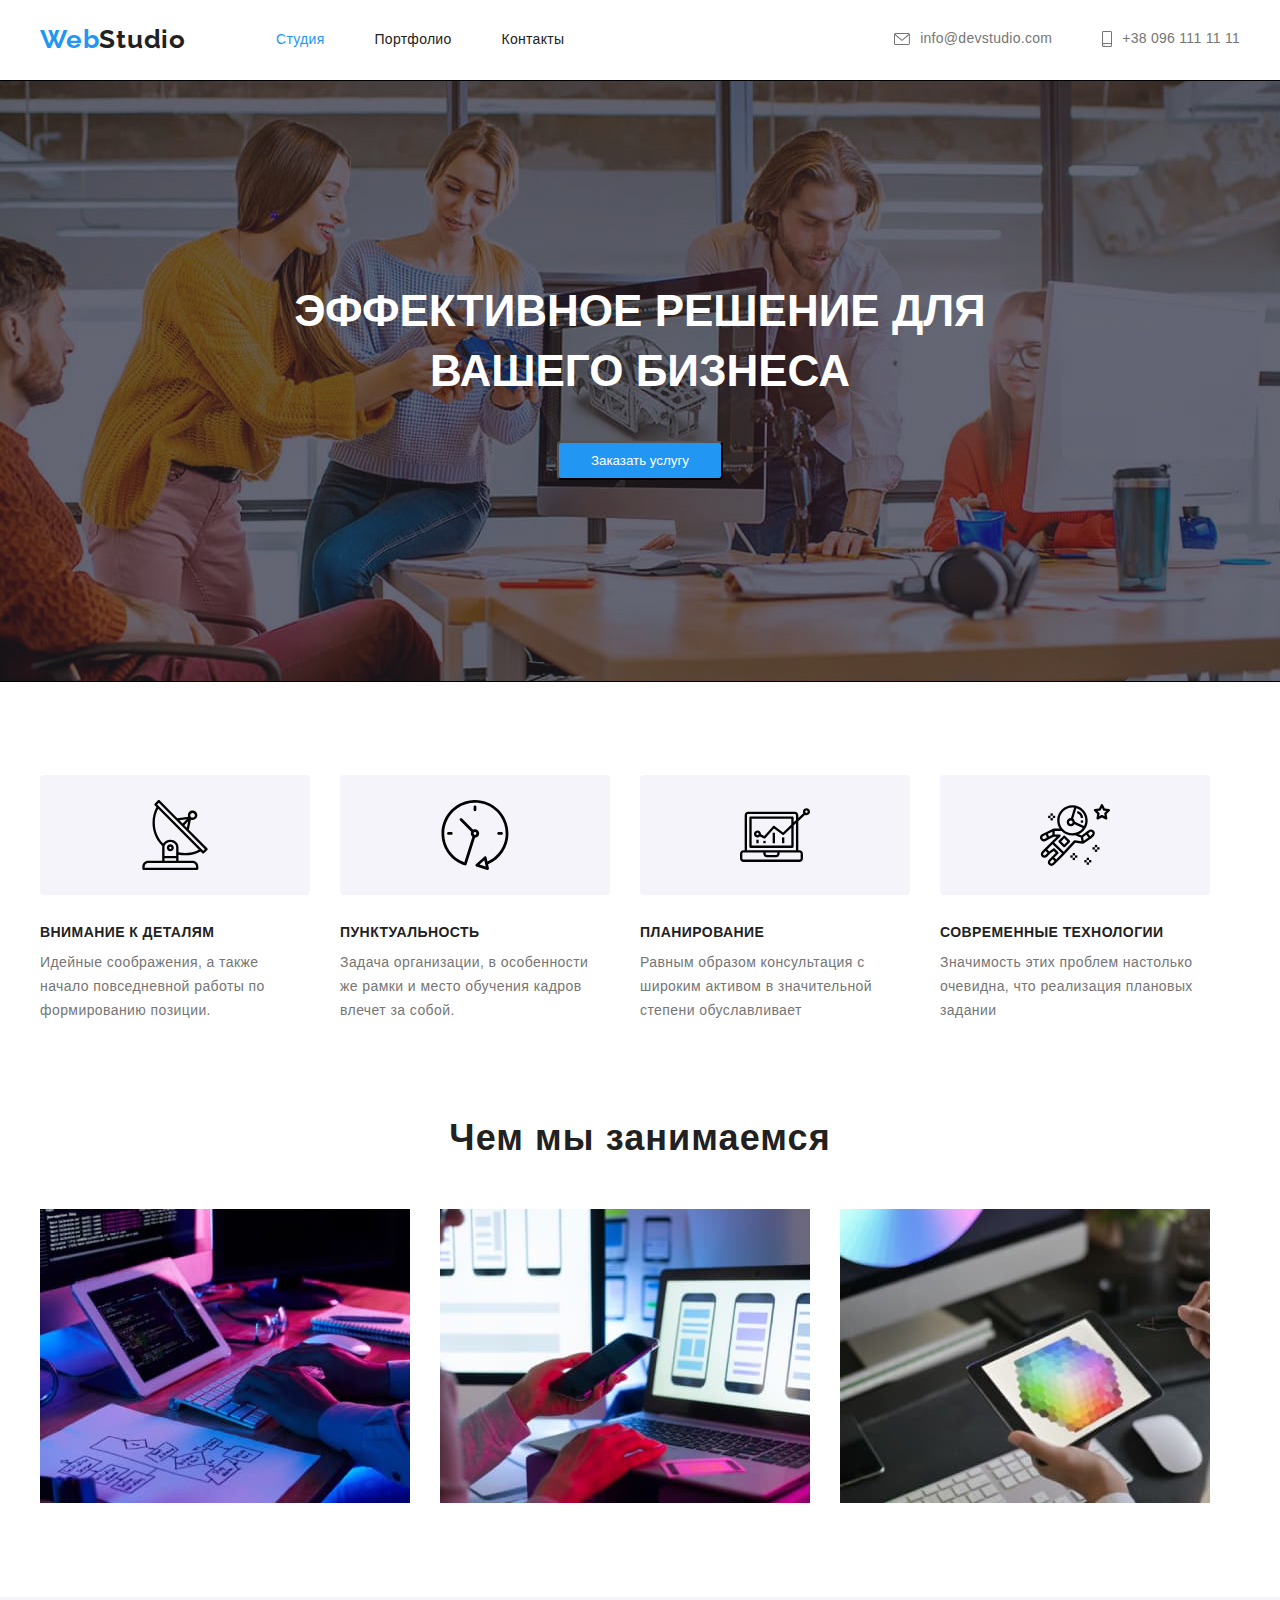
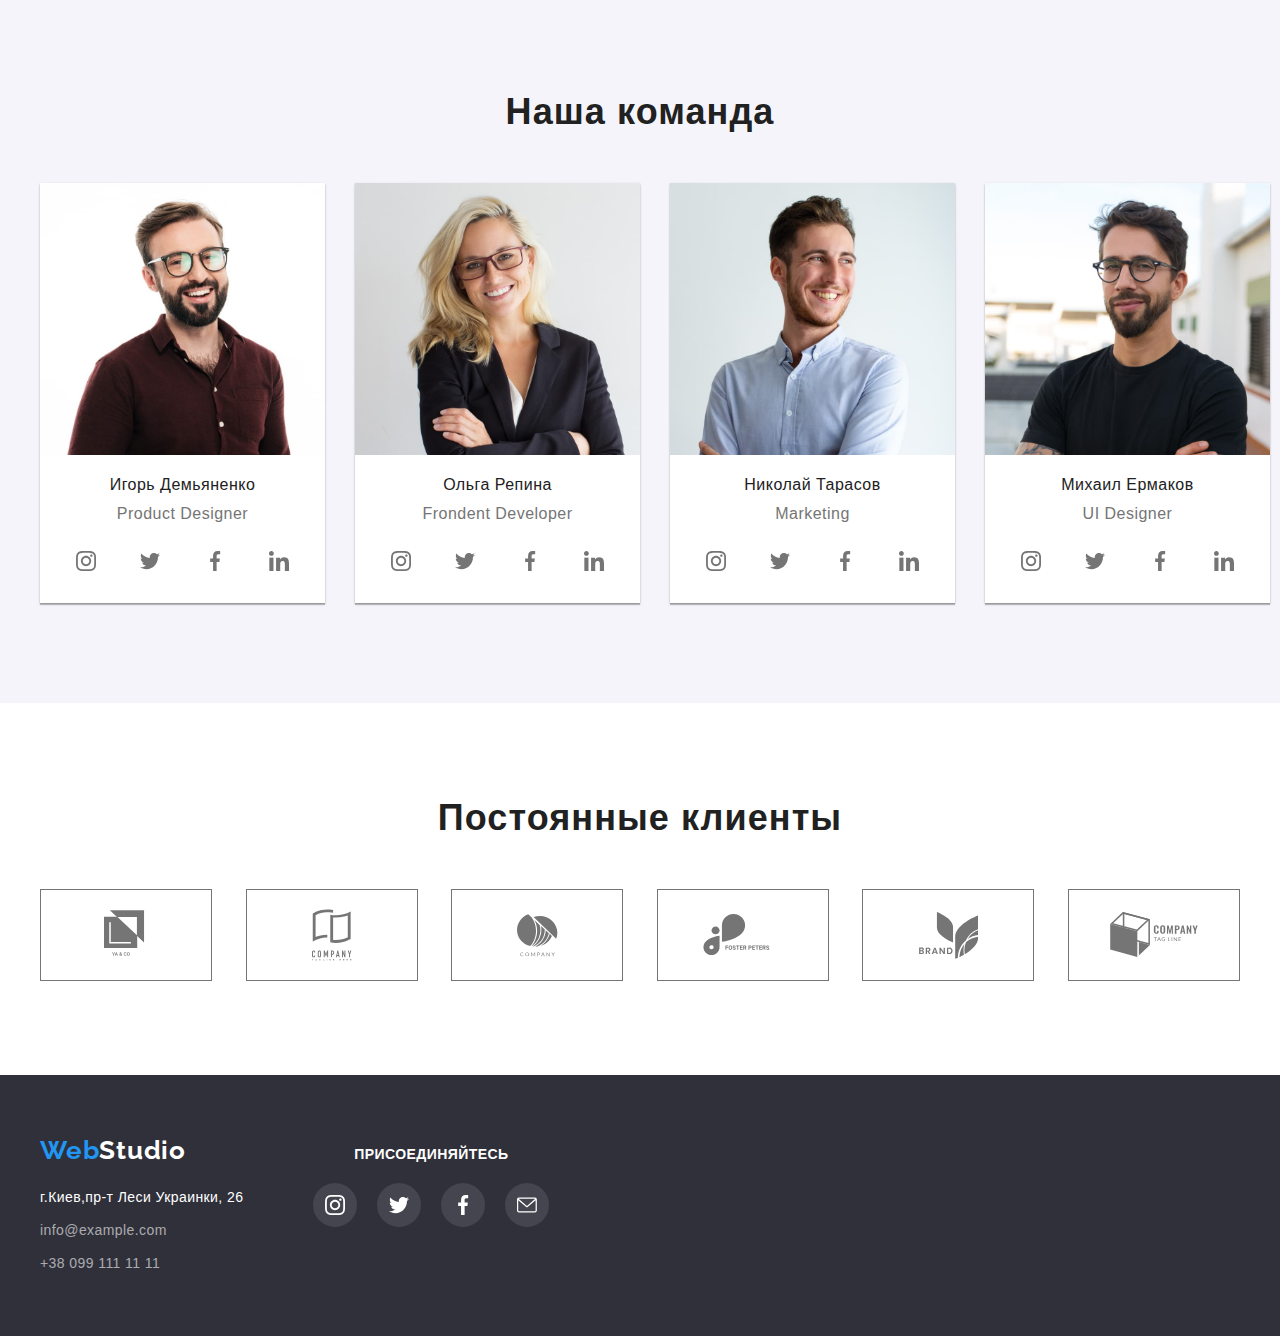
==== index.html @ d7ed59ce "dz5" ====
<!DOCTYPE html>
<html lang="ru">

<head>
    <meta charset="UTF-8">
    <meta name="viewport" content="width=device-width, initial-scale=1.0">
    <title>домашняя работа</title>
    <link rel="preconnect" href="https://fonts.gstatic.com" />
    <link
        href="https://fonts.googleapis.com/css2?family=Raleway:wght@700&family=Roboto+Slab:wght@400;500;700;900&display=swap"
        rel="stylesheet" />
    <link href="https://cdn.jsdelivr.net/npm/modern-normalize@1.0.0/modern-normalize.css" />
    <link rel="stylesheet" href="./css/styles.css" />
</head>

<body class="body">
    <header class="header">
        <div class="conteiner">
            <nav class="navigetion">
                <a class="logo link" href="" lang="en">Web<span class="logo-light-theme">Studio</span></a>
                <ul class="navigetion-list list">
                    <li class="navigetion-item">
                        <a class="navigetion-link link active-element active" href="./index.html">Студия</a>
                    </li>
                    <li class="navigetion-item">
                        <a class="navigetion-link link" href="./portfolio.html">Портфолио</a>
                    </li>
                    <li class="navigetion-item">
                        <a class="navigetion-link link" href="">Контакты</a>
                    </li>
                </ul>
            </nav>
            <ul class="contacts list">
                <li class="contacts-item">
                    <a class=" nav-contacts-link link addressnorm" href="mailto:info@devstudio.com"><svg
                            class="contacts-icon" width="16px" height="12px">
                            <use href="./imgdz/sprite.svg#icon-envelope-hover"></use>
                        </svg>info@devstudio.com </a>
                </li>
                <li class="contacts-item">
                    <a class="nav-contacts-link link" href="tel:+380961111111"><svg class="contacts-icon" width="10px"
                            height="16px">
                            <use href="./imgdz/sprite.svg#icon-smartphone-1"></use>
                        </svg>+38 096 111 11 11</a>
                </li>
            </ul>
        </div>
    </header>
    <main>
        <!-- hero -->
        <section class="hero-section overlay">
            <div class=" hero conteiner">
                <h1 class="hero-text">Эффективное решение для вашего бизнеса</h1>
                <button class="model-btn" type="button"> Заказать услугу</button>
            </div>
        </section>
        <!-- качества -->
        <section class="quality-section">
            <div class="conteiner">
                <ul class="quality-list list">
                    <li class="quality-list-item">
                        <div class="quality-box">
                            <svg class="quality-box-icon">
                                <use href="./imgdz/sprite.svg#icon-antenna-1" width="70px" heght="70px"></use>
                            </svg>
                        </div>
                        <h3 class="quality">Внимание к деталям</h3>
                        <p class="quality-text">Идейные соображения, а также начало повседневной работы по
                            формированию
                            позиции.</p>
                    </li>
                    <li class="quality-list-item">
                        <div class="quality-box">
                            <svg class="quality-box-icon">
                                <use href="./imgdz/sprite.svg#icon-clock-1" width="70px" heght="70px"></use>
                            </svg>
                        </div>
                        <h3 class="quality">Пунктуальность</h3>
                        <p class="quality-text">Задача организации, в особенности же рамки и место обучения кадров
                            влечет за
                            собой.</p>
                    </li>
                    <li class="quality-list-item">
                        <div class="quality-box">
                            <svg class="quality-box-icon">
                                <use href="./imgdz/sprite.svg#icon-diagram-1" width="70px" heght="70px"></use>
                            </svg>
                        </div>
                        <h3 class="quality">Планирование</h3>
                        <p class="quality-text">Равным образом консультация с широким активом в значительной степени
                            обуславливает</p>
                    </li>
                    <li class="quality-list-item">
                        <div class="quality-box">
                            <svg class="quality-box-icon">
                                <use href="./imgdz/sprite.svg#icon-astronaut-1" width="70px" heght="70px"></use>
                            </svg>
                        </div>
                        <h3 class="quality">Современные технологии</h3>
                        <p class="quality-text">Значимость этих проблем настолько очевидна, что реализация
                            плановых
                            задании
                        </p>
                    </li>
                </ul>
            </div>
        </section>
        <!-- занятия -->
        <section class="foto-section">
            <div class="conteiner">
                <h2 class="titl">Чем мы занимаемся</h2>
                <ul class="foto-list list">
                    <li class="foto-list-item">
                        <img src="./imgdz/stydio/img1.jpg" alt="компьютер" width="370" height="294">
                    </li>
                    <li class="foto-list-item">
                        <img src="./imgdz/stydio/img2.jpg" alt="телефон" width="370" height="294">
                    </li>
                    <li class="foto-list-item">
                        <img src="./imgdz/stydio/img3.jpg" alt="планшет" width="370" height="294">
                    </li>
                </ul>
            </div>
        </section>
        <!-- команда -->
        <section class="team-section">
            <div class="conteiner">
                <h2 class="titl">Наша команда</h2>
                <ul class="team-list list">
                    <li class="team-list-item">
                        <img src="./imgdz/stydio/img4.jpg" alt="Игорь" width="285" height="272">
                        <div class="team-section-prof">
                            <h3 class="team-name">Игорь Демьяненко</h3>
                            <p class="team-prof" lang="en">Product Designer</p>
                            <ul class="social-list list">
                                <li class="social-list-item ">
                                    <a href="" class="social-list-link link">
                                        <svg class="social-list-icon" width="20px" height="20px">
                                            <use href="./imgdz/sprite.svg#icon-instagram-2"></use>
                                        </svg>
                                    </a>
                                </li>
                                <li class="social-list-item ">
                                    <a href="" class="social-list-link link">
                                        <svg class="social-list-icon" width="20px" height="20px">
                                            <use href="./imgdz/sprite.svg#icon-twitter-1"></use>
                                        </svg>
                                    </a>
                                </li>
                                <li class="social-list-item ">
                                    <a href="" class="social-list-link link">
                                        <svg class="social-list-icon" width="20px" height="20px">
                                            <use href="./imgdz/sprite.svg#icon-facebook-1"></use>
                                        </svg>
                                    </a>
                                </li>
                                <li class="social-list-item ">
                                    <a href="" class="social-list-link link">
                                        <svg class="social-list-icon" width="20px" height="20px">
                                            <use href="./imgdz/sprite.svg#icon-linkedin-1"></use>
                                        </svg>
                                    </a>
                                </li>
                            </ul>
                        </div>
                    </li>
                    <li class="team-list-item">
                        <img src="./imgdz/stydio/img5.jpg" alt="Ольга" width="285" height="272">
                        <div class="team-section-prof">
                            <h3 class="team-name">Ольга Репина</h3>
                            <p class="team-prof" lang="en">Frondent Developer</p>
                            <ul class="social-list list">
                                <li class="social-list-item ">
                                    <a href="" class="social-list-link link">
                                        <svg class="social-list-icon" width="20px" height="20px">
                                            <use href="./imgdz/sprite.svg#icon-instagram-2"></use>
                                        </svg>
                                    </a>
                                </li>
                                <li class="social-list-item ">
                                    <a href="" class="social-list-link link">
                                        <svg class="social-list-icon" width="20px" height="20px">
                                            <use href="./imgdz/sprite.svg#icon-twitter-1"></use>
                                        </svg>
                                    </a>
                                </li>
                                <li class="social-list-item ">
                                    <a href="" class="social-list-link link">
                                        <svg class="social-list-icon" width="20px" height="20px">
                                            <use href="./imgdz/sprite.svg#icon-facebook-1"></use>
                                        </svg>
                                    </a>
                                </li>
                                <li class="social-list-item ">
                                    <a href="" class="social-list-link link">
                                        <svg class="social-list-icon" width="20px" height="20px">
                                            <use href="./imgdz/sprite.svg#icon-linkedin-1"></use>
                                        </svg>
                                    </a>
                                </li>
                            </ul>
                        </div>
                    </li>
                    <li class="team-list-item">
                        <img src="./imgdz/stydio/img6.jpg" alt="Николай" width="285" height="272">
                        <div class="team-section-prof">
                            <h3 class="team-name">Николай Тарасов</h3>
                            <p class="team-prof" lang="en">Marketing</p>
                            <ul class="social-list list">
                                <li class="social-list-item ">
                                    <a href="" class="social-list-link link">
                                        <svg class="social-list-icon" width="20px" height="20px">
                                            <use href="./imgdz/sprite.svg#icon-instagram-2"></use>
                                        </svg>
                                    </a>
                                </li>
                                <li class="social-list-item ">
                                    <a href="" class="social-list-link link">
                                        <svg class="social-list-icon" width="20px" height="20px">
                                            <use href="./imgdz/sprite.svg#icon-twitter-1"></use>
                                        </svg>
                                    </a>
                                </li>
                                <li class="social-list-item ">
                                    <a href="" class="social-list-link link">
                                        <svg class="social-list-icon" width="20px" height="20px">
                                            <use href="./imgdz/sprite.svg#icon-facebook-1"></use>
                                        </svg>
                                    </a>
                                </li>
                                <li class="social-list-item ">
                                    <a href="" class="social-list-link link">
                                        <svg class="social-list-icon" width="20px" height="20px">
                                            <use href="./imgdz/sprite.svg#icon-linkedin-1"></use>
                                        </svg>
                                    </a>
                                </li>
                            </ul>
                        </div>
                    </li>
                    <li class="team-list-item">
                        <img src="./imgdz/stydio/img7).jpg" alt="Михаил" width="285" height="272">
                        <div class="team-section-prof">
                            <h3 class="team-name">Михаил Ермаков</h3>
                            <p class="team-prof" lang="en">UI Designer</p>
                            <ul class="social-list list">
                                <li class="social-list-item ">
                                    <a href="" class="social-list-link link">
                                        <svg class="social-list-icon" width="20px" height="20px">
                                            <use href="./imgdz/sprite.svg#icon-instagram-2"></use>
                                        </svg>
                                    </a>
                                </li>
                                <li class="social-list-item ">
                                    <a href="" class="social-list-link link">
                                        <svg class="social-list-icon" width="20px" height="20px">
                                            <use href="./imgdz/sprite.svg#icon-twitter-1"></use>
                                        </svg>
                                    </a>
                                </li>
                                <li class="social-list-item ">
                                    <a href="" class="social-list-link link">
                                        <svg class="social-list-icon" width="20px" height="20px">
                                            <use href="./imgdz/sprite.svg#icon-facebook-1"></use>
                                        </svg>
                                    </a>
                                </li>
                                <li class="social-list-item ">
                                    <a href="" class="social-list-link link">
                                        <svg class="social-list-icon" width="20px" height="20px">
                                            <use href="./imgdz/sprite.svg#icon-linkedin-1"></use>
                                        </svg>
                                    </a>
                                </li>
                            </ul>
                        </div>
                    </li>

                </ul>
            </div>
        </section>
        <!--постоянные клиенты-->
        <section class="permanent">
            <div class="conteiner">
                <h2 class="titl"> Постоянные клиенты</h2>
                <ul class="permanent-list list">
                    <li class="permanent-list-item">
                        <a href="" class="permanent-list-link link">
                            <svg class="permanent-list-icon" width="44.27px" height="49.23px">
                                <use href="./imgdz/sprite.svg#icon-logo-1-1"></use>
                            </svg>
                        </a>
                    </li>
                    <li class="permanent-list-item">
                        <a href="" class="permanent-list-link link">
                            <svg class="permanent-list-icon" width="40px" height="52px">
                                <use href="./imgdz/sprite.svg#icon-logo-2-1"></use>
                            </svg>
                        </a>
                    </li>
                    <li class="permanent-list-item">
                        <a href="" class="permanent-list-link link">
                            <svg class="permanent-list-icon" width="41px" height="43px">
                                <use href="./imgdz/sprite.svg#icon-logo-3-1"></use>
                            </svg>
                        </a>
                    </li>
                    <li class="permanent-list-item">
                        <a href="" class="permanent-list-link link">
                            <svg class="permanent-list-icon" width="79.66px" height="42.02px">
                                <use href="./imgdz/sprite.svg#icon-logo-4-1"></use>
                            </svg>
                        </a>
                    </li>
                    <li class="permanent-list-item">
                        <a href="" class="permanent-list-link link">
                            <svg class="permanent-list-icon" width="59px" height="47px">
                                <use href="./imgdz/sprite.svg#icon-logo-5-1"></use>
                            </svg>
                        </a>
                    </li>
                    <li class="permanent-list-item">
                        <a href="" class="permanent-list-link link">
                            <svg class="permanent-list-icon" width="88.48px" height="45.44px">
                                <use href="./imgdz/sprite.svg#icon-logo-6-1"></use>
                            </svg>
                        </a>
                    </li>

                </ul>
            </div>
        </section>
    </main>
    <footer class="footer">
        <div class="conteiner">
            <div class="footer-box-1">
                <a class="logo-footer link" href="" lang="en">Web<span class="logo-dark-theme">Studio</span></a>
                <address>
                    <ul class=" list">
                        <li class="address-element">
                            <a class="ftr-adr-link addressnorm link" href="https://goo.gl/maps/sBFthERPN4R3y8QY7 "
                                target="_blank" rel="noopener noreferrer"> г.Киев,пр-т Леси Украинки, 26</a>
                        </li>
                        <li class="address-element">
                            <a class="ftr-mail-link link" href="mailto:info@example.com">info@example.com</a>
                        </li>
                        <li class="address-element">
                            <a class="ftr-tel-link link" href="tel:+380991111111">+38 099 111 11 11</a>
                        </li>
                    </ul>
                </address>
            </div>
            <div class="footer-box-2">
                <p class="footer-text">присоединяйтесь</p>
                <ul class="footer-list list">
                    <li class="footer-list-item">
                        <a href="" class="footer-list-link link">
                            <svg class="footer-list-icon">
                                <use href="./imgdz/sprite.svg#icon-instagram-2" width="20px" height="20px"></use>
                            </svg>
                        </a>
                    </li>
                    <li class="footer-list-item">
                        <a href="" class="footer-list-link link">
                            <svg class="footer-list-icon">
                                <use href="./imgdz/sprite.svg#icon-twitter-1" width="20px" height="20px"></use>
                            </svg>
                        </a>
                    </li>
                    <li class="footer-list-item">
                        <a href="" class="footer-list-link link">
                            <svg class="footer-list-icon">
                                <use href="./imgdz/sprite.svg#icon-facebook-1" width="20px" height="20px"></use>
                            </svg>
                        </a>
                    </li>
                    <li class="footer-list-item">
                        <a href="" class="footer-list-link link">
                            <svg class="footer-list-icon">
                                <use href="./imgdz/sprite.svg#icon-envelope-hover" width="20px" height="20px"></use>
                            </svg>
                        </a>
                    </li>
                </ul>
            </div>
        </div>
    </footer>
</body>

</html>
---- css/styles.css ----
:root {
  --main-font: Roboto, sans-serif;
  --secondery-font: Raleway;
  --accent-color: #2196f3;
}
.body {
  font-family: var(--main-font);
  background-color: white;
  margin: 0 auto;
  padding: 0;
}
.link {
  text-decoration: none;
}
/*.active {
  color: var(--accent-color);
}*/
.list {
  list-style: none;
  padding: 0;
  margin: 0;
}
.addressnorm {
  font-style: normal;
}
h1,
h2,
h3,
h4,
h5,
h6,
p {
  margin: 0;
}
ul,
li {
  margin: 0;
  padding: 0;
}
img {
  display: block;
}
.visually-hidden {
  position: absolute !important;
  clip: rect(1px 1px 1px 1px); /* IE6, IE7 */
  clip: rect(1px, 1px, 1px, 1px);
  padding: 0 !important;
  border: 0 !important;
  height: 1px !important;
  width: 1px !important;
  overflow: hidden;
}
.conteiner {
  width: 1200px;
  margin: 0 auto;
  padding-left: 15px;
  padding-right: 15px;
}
button {
  font-family: inherit;

}
/*=======header=======*/

.header {
  border-bottom: 1px solid #ececec;
  padding-top: 24px;
  padding-bottom: 25px;
  background: #ffffff;  
}
.header .conteiner {
  display: flex;
  align-items: center;
  justify-content:center;  
}
.navigetion {
  display: flex;
  align-items: center;
}
.navigetion-item:not(:last-child) {
  margin-right: 50px;
}
.navigetion-list {
  display: flex;
  align-items: center;
}
.navigetion-list {
  color: var(--accent-color);
}

.navigetion-list .link.active {
  color: var(--accent-color);
}
.contacts {
  display: flex;
  align-items: center;
  margin-left: auto;
  justify-content: space-between;
  }
  .nav-contacts-link {
    display: flex;
    justify-content: center;
    align-items: center;
  }
  .contacts-item {
    display: flex;
    align-items: center;
    fill: #757575;
  }
  .contacts-item:hover,
  .contacts-item:focus {
    fill: var(--accent-color);
  }
.contacts-item:not(:last-child) {
  margin-right: 50px;
}
.navigetion-link {
  font-family: var(--main-font);
  font-weight: 500;
  font-size: 14px;
  line-height: 1.14;
  letter-spacing: 0.02em;
  color: #212121;
}
.navigetion-link:hover,
.navigetion-link:focus {
  color: var(--accent-color);
}

.nav-contacts-link {
  font-family: var(--main-font);
  font-weight: 500;
  font-size: 14px;
  line-height: 1.14;
  letter-spacing: 0.02em;
  color: #757575;
}
.nav-contacts-link:hover,
.nav-contacts-link:focus {
  color: var(--accent-color);
}
.contacts-icon {
  padding-right:  10px;
}
.logo {
  font-family: var(--secondery-font);
  font-style: normal;
  font-weight: bold;
  font-size: 26px;
  line-height: 1.19;
  letter-spacing: 0.03em;
  color: var(--accent-color);
  margin-right: 90px;
}
/*======end header========*/
.logo-light-theme {
  color: #212121;
}
.logo-dark-theme {
  color: #ffffff;
}
/*======hero============*/
.hero-section {
  background-color: #2f303a;
}
.overlay {
  max-width: 1600px;
  height: 600px;
  margin-left: auto;
  margin-right: auto;
  outline: 1px solid black;
  background-image: linear-gradient(rgba(47, 48, 58, 0.4),rgba(47, 48, 58, 0.4)), url("../imgdz/stydio/Img\ bg.jpg");
  background-repeat: no-repeat;
  background-size: cover;
  background-position: center;
}
.hero {
  margin: 0 auto;
  padding: 200px 15px;
}
.model-btn {
  padding: 10px 32px;
  display: flex;
  align-items: center;
  text-align: center;
  margin-bottom: 0;
  background-color: var(--accent-color);
  font-family: var(--main-font);
  color: #ffffff;
  cursor: pointer;
  margin-left: auto;
  margin-right: auto;  
  border-radius: 4px; 
}
.model-btn:hover,
.model-btn:focus {
box-shadow: 0px 4px 4px rgba(0, 0, 0, 0.15);
border-radius: 4px;
}

.hero-text {
  font-family: var(--main-font);
  font-weight: 900;
  font-size: 44px;
  line-height: 1.36;
  text-align: center;
  text-transform: uppercase;
  color: #ffffff;
  margin-left: auto;
  margin-right: auto;
  margin-bottom: 40px;
  max-width: 696px;
}
/*========end hero========*/

.titl {
  font-family: var(--main-font);
  font-weight: bold;
  font-size: 36px;
  line-height: 1.17;
  text-align: center;
  letter-spacing: 0.03em;
  color: #212121;
  margin-bottom: 50px;
}
/*=========занятия=========*/
.quality-section {
  padding-top: 94px;
  padding-bottom: 47px;
}
.quality-list {
  display: flex;    
  align-items: center;
  justify-content: space-between;
  margin-right: 30px;
}
.quality-list-item { 
  width: 270px;
}
.quality-box {
  display: flex;
  justify-content: center;
  align-items: center;
  background: #F5F4FA;
  border-radius: 4px;
  width: 270px;
  height: 120px;
  margin-bottom: 30px;
}
.quality-box-icon {
  width: 70px;
  height: 70px;
}
.quality-list-item:not(:last-child) {
  margin-right: 30px;
}
.foto-list {
  display: flex;
  align-items: center;
}
.foto-section {
  padding-top: 47px;
  padding-bottom: 94px;
}
.foto-list-item {
  width: 370px;
}
.foto-list-item:not(:last-child) {
  margin-right: 30px;
}
.quality {
  font-family: var(--main-font);
  font-weight: bold;
  font-size: 14px;
  line-height: 1.14;
  letter-spacing: 0.03em;
  text-transform: uppercase;
  color: #212121;
  margin-bottom: 10px;
}
.quality-text {
  font-family: var(--main-font);
  font-weight: normal;
  font-size: 14px;
  line-height: 1.71;
  letter-spacing: 0.03em;
  color: #757575;
}


/*==========end quality========*/
/*=========team============*/
.team-section {
  background-color: #f5f4fa;
  padding-top: 94px;
  padding-bottom: 100px;
  width: 100%;
}
.team-list {
  display: flex;
  align-items: center;
  text-align: center;
  margin-top: 44px;
  margin-right: 30px;
}
.team-list-item {
  width: 285px;
  background-color: #ffffff;
  box-shadow: 0px 1px 3px rgba(0, 0, 0, 0.12), 0px 1px 1px rgba(0, 0, 0, 0.14),
    0px 2px 1px rgba(0, 0, 0, 0.2);
}
.team-list-item:not(:last-child) {
  margin-right: 30px;
}
.team-section-prof {
  padding: 20px 24px;
}
.team-name {
  font-family: var(--main-font);
  font-weight: 500;
  font-size: 16px;
  line-height: 1.19;
  text-align: center;
  letter-spacing: 0.03em;
  color: #212121;
  margin-bottom: 10px;
}
.team-prof {
  font-family: var(--main-font);
  font-weight: normal;
  font-size: 16px;
  line-height: 1.19;
  text-align: center;
  letter-spacing: 0.03em;
  color: #757575;
  margin-bottom: 16px;
}
.social-list {
  display: flex;
  align-items: center;
  justify-content: space-between;
}
.social-list-link {
  display: flex;
  justify-content: center;
  align-items: center;
  border-radius: 50%;
  width: 44px;
  height: 44px;
  background-color: #ffffff;
}
.social-list-icon {
  fill: #757575;
}
.social-list-link:hover,
.social-list-link:focus {
  background-color: var(--accent-color);
}
.social-list-link:hover .social-list-icon,
.social-list-link:hover .social-list-icon {
fill: #ffffff;
}
/*==========endteam========*/
.permanent {
padding-top: 94px;
padding-bottom: 94px;
background:#ffffff;
}
.permanent-list-item >{
margin-right: 30px;

}
.permanent-list-item:not(:last-child) {
  margin-right: 30px;
}
.permanent-list {
  display: flex;
  align-items: center;
  justify-content: space-between;   
}
.permanent-list-link {
  display: flex;
  justify-content: center;
  align-items: center;
  width: 170px;
  height: 90px;
  border: 1px solid #757575;
  background: #ffffff;
  fill: #757575;
}
.permanent-list-link:hover .permanent-list-icon,
.permanent-list-link:focus .permanent-list-icon {
  fill: var(--accent-color);
}
.permanent-list-link:hover,
.permanent-list-link:focus {
  border: 1px solid var(--accent-color);
}
/*=========footer=========*/
.footer {
  background: #2f303a;
  padding-top: 60px;
  padding-bottom: 60px;  
  margin: 0;
 
}
.footer .conteiner {
  display: flex;  
  align-items: baseline;
  justify-content:flex-start;
 
}
.footer-box-1 {
  display: flex;
  flex-direction: column;
  margin-right: 70px;
}
.logo-footer {
  font-family: var(--secondery-font);
  font-style: normal;
  font-weight: bold;
  font-size: 26px;
  line-height: 1.19;
  letter-spacing: 0.03em;
  color: var(--accent-color);
  margin-bottom: 20px;
}
.ftr-adr-link {
  font-family: var(--main-font);
  font-weight: normal;
  font-size: 14px;
  line-height: 1.71;
  letter-spacing: 0.03em;
  color: #ffffff;
}
.ftr-mail-link {
  font-family: var(--main-font);
  font-weight: normal;
  font-size: 14px;
  line-height: 1.71;
  letter-spacing: 0.03em;
  color: rgba(255, 255, 255, 0.6);
}
.ftr-tel-link {
  font-family: var(--main-font);
  font-weight: normal;
  font-size: 14px;
  line-height: 1.71;
  letter-spacing: 0.03em;
  color: rgba(255, 255, 255, 0.6);
}
.footer-text {
font-family: var(--main-font);
font-style: normal;
font-weight: bold;
font-size: 14px;
line-height: 1.14;
letter-spacing: 0.03em;
text-transform: uppercase;
color: #FFFFFF;
margin-bottom: 20px;
}
.footer-box-2 {
  display: flex;
  align-items: center;
  flex-direction: column;  
}
 .footer-list {
  display: flex;
  align-items: center;
  justify-content: space-between;  
}
.footer-list-item > {
  margin-right: 20px;
}
.footer-list-item:not(:last-child) {
  margin-right: 20px;
}
.footer-list-link {
  display: flex;  
  justify-content: center;
  align-items: center;
  width: 44px;
  height: 44px;
  border-radius: 50%;
  background: rgba(255, 255, 255, 0.1);
}
.footer-list-icon {
  width: 20px;
  height: 20px;
  fill: #FFFFFF;
}
.footer-list-link:hover,
.footer-list-link:focus {
  background-color:var(--accent-color) ;
}
/*=========endfooter==========*/
/*========portfolio==========*/
.resource {
  padding-top: 94px;
  padding-bottom: 94px;
}
.resource-list {
  display: flex;
  justify-content: center;
  margin-bottom: 54px;  
}
.resource-list-item > {
  margin-right: 8px;
}
.resource-list-item:not(:last-child) {
  margin-right: 8px;
}
.model-btn-p {
  font-family: var(--main-font);
  font-style: normal;
  font-weight: 500;
  font-size: 16px;
  line-height: 1.6;
  text-align: center;
  letter-spacing: 0.03em;
  color: #212121;
  padding: 6px 22px;
  background-color: #f5f4fa;
  border-radius: none;
  border: none;
  cursor: pointer;
    
}
.model-btn-p:hover,
.model-btn-p:focus {
  background-color: var(--accent-color);
  color: #ffffff;
  box-shadow: 0px 3px 1px rgba(0, 0, 0, 0.1), 0px 1px 2px rgba(0, 0, 0, 0.08), 0px 2px 2px rgba(0, 0, 0, 0.12);
  border-radius: 4px;

}
.team-name-projekt {
  font-family: var(--main-font);
  font-weight: 500;
  font-size: 16px;
  line-height: 1.19;
  letter-spacing: 0.03em;
  color: #212121;
  margin-bottom: 4px;
}
.team-prof-projekt {
  font-family: var(--main-font);
  font-weight: normal;
  font-size: 16px;
  line-height: 1.19;
  letter-spacing: 0.03em;
  color: #757575;
}
.projekt-list {
  display: flex;
  flex-wrap: wrap;
}
.projekt-list-item {
  width: calc(100% / 3 - 30px);
  margin-right: 30px;
  border: 1px solid #eee;
  margin-bottom: 30px;
}
.projekt-list-item:nth-child(3n) {
  margin-right: 0;
}
.projekt-list-item:nth-last-child(-n + 3) {
  margin-bottom: 0;
}
.projekt-list-item:hover {
box-shadow: 0px 3px 1px rgba(0, 0, 0, 0.1), 0px 1px 2px rgba(0, 0, 0, 0.08), 0px 2px 2px rgba(0, 0, 0, 0.12);
border-radius: 4px;
}
.projekt-section-conteiner {
  padding: 20px 24px;
}
.address-element {
  font-style: normal;
}
.address {
  display: block;
}
.address-element:not(:last-child) {
  padding-bottom: 9px;
}

/*===========endportfolio======*/
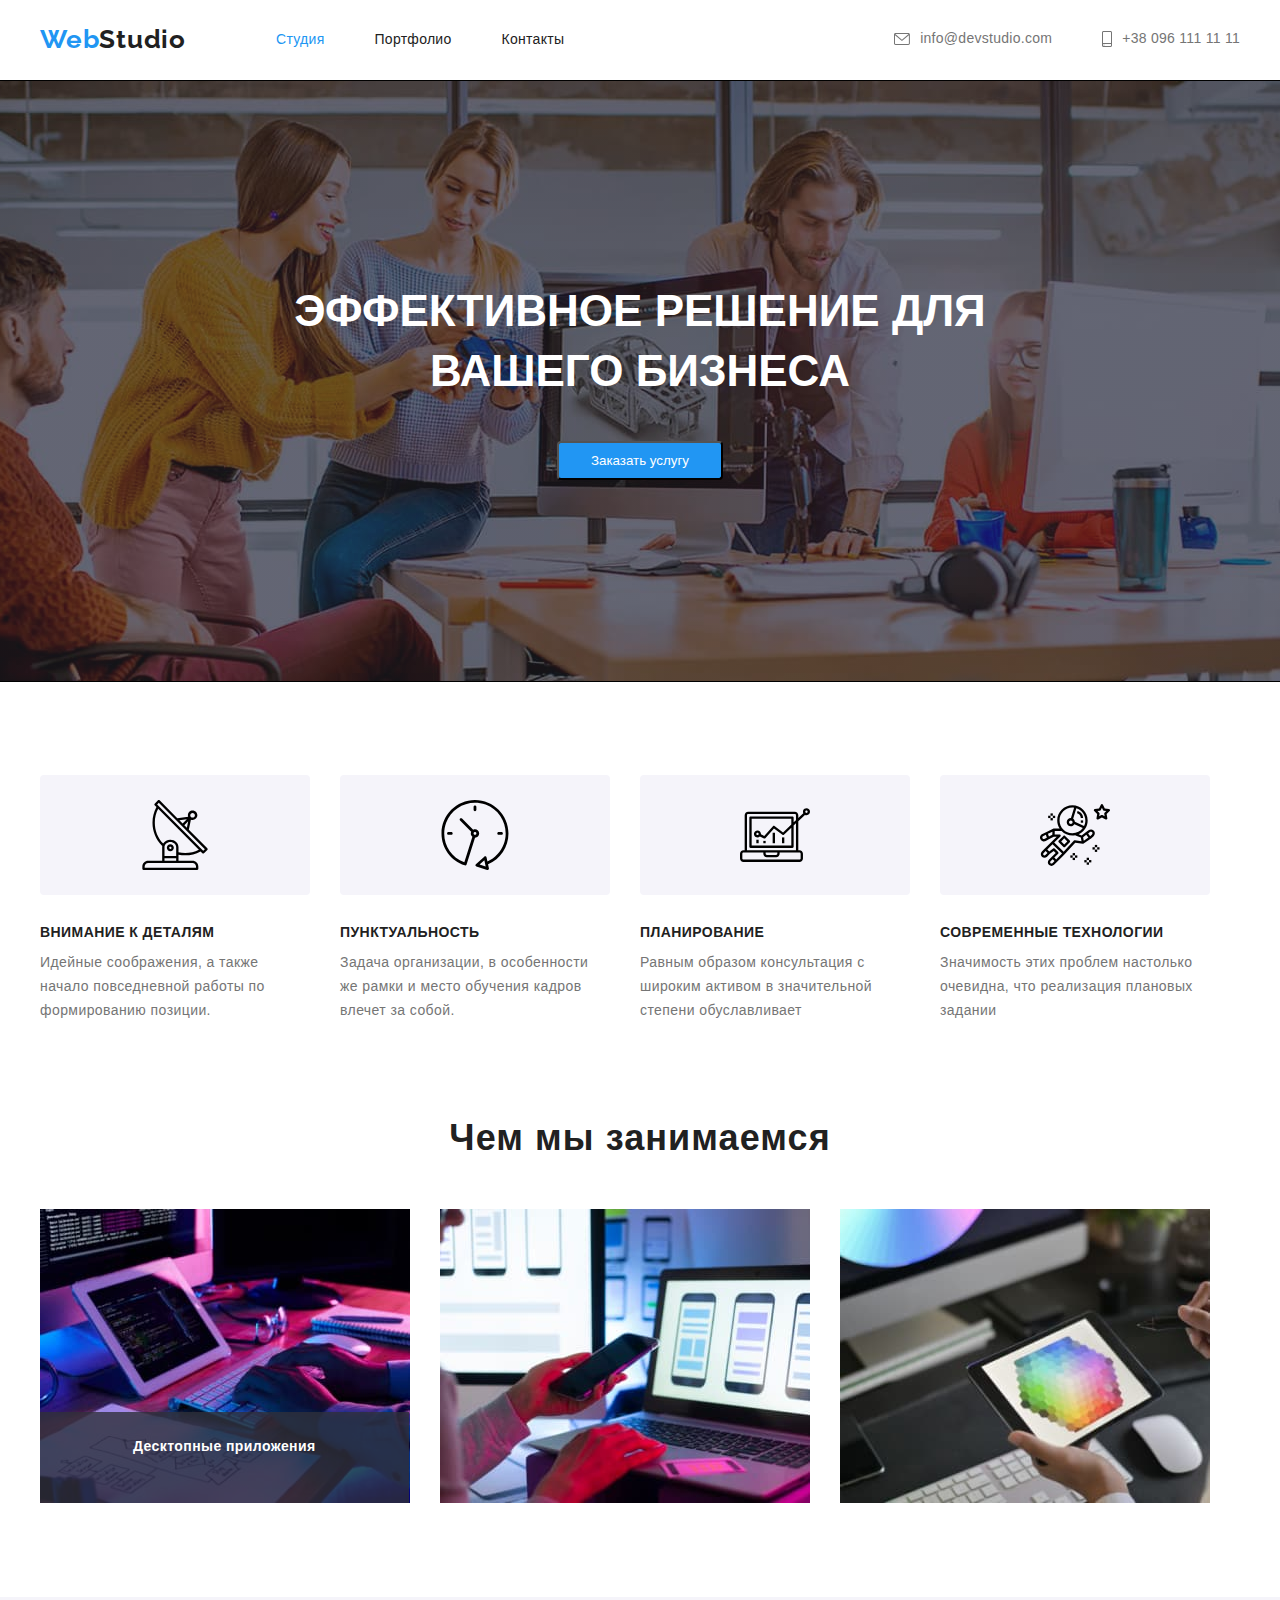
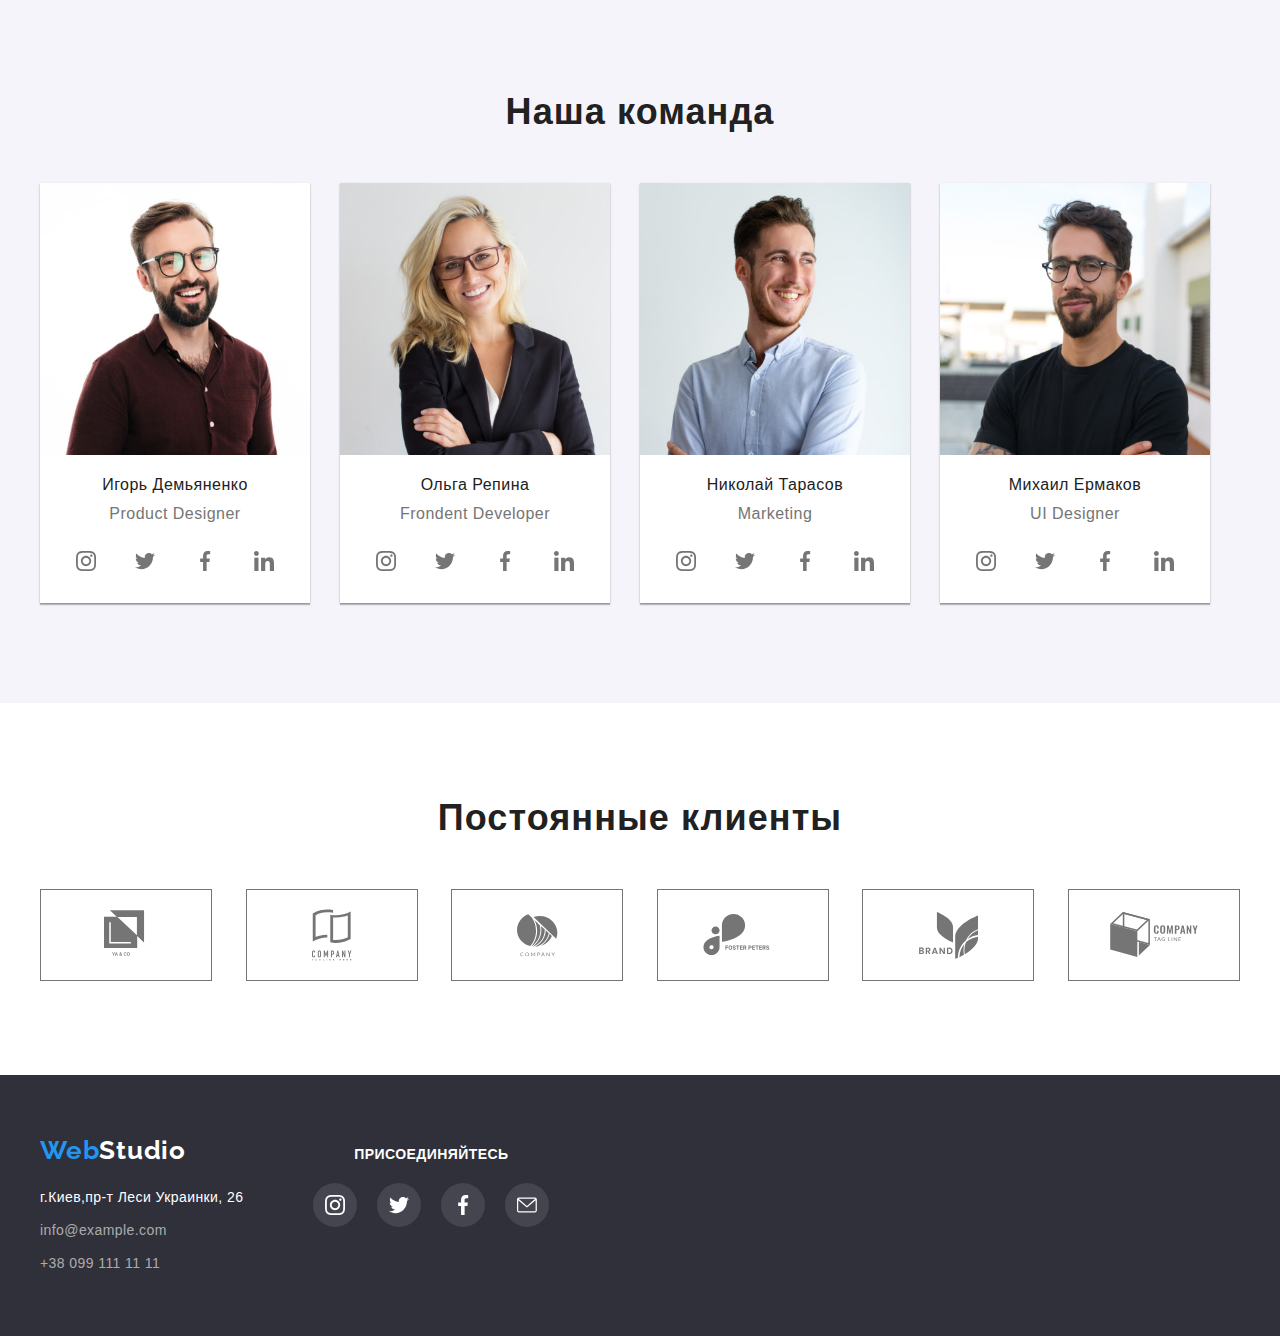
==== commit 32c7fbb6: "dz5" ====
--- a/index.html
+++ b/index.html
@@ -111,7 +111,10 @@
                 <h2 class="titl">Чем мы занимаемся</h2>
                 <ul class="foto-list list">
                     <li class="foto-list-item">
-                        <img src="./imgdz/stydio/img1.jpg" alt="компьютер" width="370" height="294">
+                        <div class="foto-list-item-wrapper">
+                            <img src="./imgdz/stydio/img1.jpg" alt="компьютер" width="370" height="294">
+                            <p class="overlay-foto ">Десктопные приложения</p>
+                        </div>
                     </li>
                     <li class="foto-list-item">
                         <img src="./imgdz/stydio/img2.jpg" alt="телефон" width="370" height="294">
--- a/css/styles.css
+++ b/css/styles.css
@@ -39,6 +39,7 @@
 }
 img {
   display: block;
+  max-width: 100%;
 }
 .visually-hidden {
   position: absolute !important;
@@ -106,6 +107,7 @@
     display: flex;
     align-items: center;
     fill: #757575;
+    transition: fill 250ms cubic-bezier(0.4, 0, 0.2, 1);
   }
   .contacts-item:hover,
   .contacts-item:focus {
@@ -121,6 +123,7 @@
   line-height: 1.14;
   letter-spacing: 0.02em;
   color: #212121;
+  transition: color 250ms cubic-bezier(0.4, 0, 0.2, 1);
 }
 .navigetion-link:hover,
 .navigetion-link:focus {
@@ -134,13 +137,19 @@
   line-height: 1.14;
   letter-spacing: 0.02em;
   color: #757575;
+  transition: color 250ms cubic-bezier(0.4, 0, 0.2, 1);
 }
 .nav-contacts-link:hover,
 .nav-contacts-link:focus {
+   color: var(--accent-color);
+}
+.nav-contacts-link:hover.contacts-icon,
+.nav-contacts-link:focus.contacts-icon{
   color: var(--accent-color);
 }
 .contacts-icon {
   padding-right:  10px;
+  transition: fill 250ms cubic-bezier(0.4, 0, 0.2, 1);
 }
 .logo {
   font-family: var(--secondery-font);
@@ -263,8 +272,32 @@
   padding-bottom: 94px;
 }
 .foto-list-item {
-  width: 370px;
-}
+  width: 370px;   
+}
+.foto-list-item-wrapper {
+  position: relative;  
+}
+.overlay-foto {
+  display: block;
+  position: absolute;
+  bottom: 0;
+  left: 0;
+  z-index: 1;
+  background-color: rgba(47, 48, 58, 0.8);
+  padding: 27px 93px;
+  height: 37px;
+  
+
+font-family: var(--main-font);
+font-style: normal;
+font-weight: bold;
+font-size: 14px;
+line-height: 1.14;
+text-align: center;
+letter-spacing: 0.03em;
+color: #ffffff
+}
+
 .foto-list-item:not(:last-child) {
   margin-right: 30px;
 }
@@ -348,9 +381,11 @@
   width: 44px;
   height: 44px;
   background-color: #ffffff;
+  transition: background-color 250ms cubic-bezier(0.4, 0, 0.2, 1);
 }
 .social-list-icon {
   fill: #757575;
+  transition: fill 250ms cubic-bezier(0.4, 0, 0.2, 1);
 }
 .social-list-link:hover,
 .social-list-link:focus {
@@ -387,6 +422,10 @@
   border: 1px solid #757575;
   background: #ffffff;
   fill: #757575;
+  transition: border 250ms cubic-bezier(0.4, 0, 0.2, 1);
+}
+.permanent-list-icon {
+transition: fill 250ms cubic-bezier(0.4, 0, 0.2, 1);
 }
 .permanent-list-link:hover .permanent-list-icon,
 .permanent-list-link:focus .permanent-list-icon {
@@ -484,6 +523,7 @@
   height: 44px;
   border-radius: 50%;
   background: rgba(255, 255, 255, 0.1);
+  transition: background-color 250ms cubic-bezier(0.4, 0, 0.2, 1);
 }
 .footer-list-icon {
   width: 20px;
@@ -525,7 +565,10 @@
   border-radius: none;
   border: none;
   cursor: pointer;
-    
+  transition: background-color 250ms cubic-bezier(0.4, 0, 0.2, 1),
+               color 250ms cubic-bezier(0.4, 0, 0.2, 1),
+               box-shadow 250ms cubic-bezier(0.4, 0, 0.2, 1),
+               border-radius 250ms cubic-bezier(0.4, 0, 0.2, 1);    
 }
 .model-btn-p:hover,
 .model-btn-p:focus {
@@ -561,6 +604,7 @@
   margin-right: 30px;
   border: 1px solid #eee;
   margin-bottom: 30px;
+    
 }
 .projekt-list-item:nth-child(3n) {
   margin-right: 0;
@@ -572,6 +616,32 @@
 box-shadow: 0px 3px 1px rgba(0, 0, 0, 0.1), 0px 1px 2px rgba(0, 0, 0, 0.08), 0px 2px 2px rgba(0, 0, 0, 0.12);
 border-radius: 4px;
 }
+.projekt-list-item-wrapper {
+  position: relative;
+  overflow: hidden;
+}
+.overlay-projekt {
+font-family:var(--main-font);
+font-style: normal;
+font-weight: normal;
+font-size: 18px;
+line-height: 1.6;
+letter-spacing: 0.03em;
+color: #FFFFFF;
+
+position: absolute;
+top: 0;
+left: 0;
+background-color:  rgba(33, 150, 243, 0.9);
+padding: 64px 24px;
+height:100%;
+transform: translateY(100%);
+transition: transform 250ms cubic-bezier(0.4, 0, 0.2, 1);
+}
+.projekt-list-link-wrapper:hover .overlay-projekt,
+ .projekt-list-link-wrapper:focus .overlay-projekt {
+transform: translateY(0);
+}
 .projekt-section-conteiner {
   padding: 20px 24px;
 }
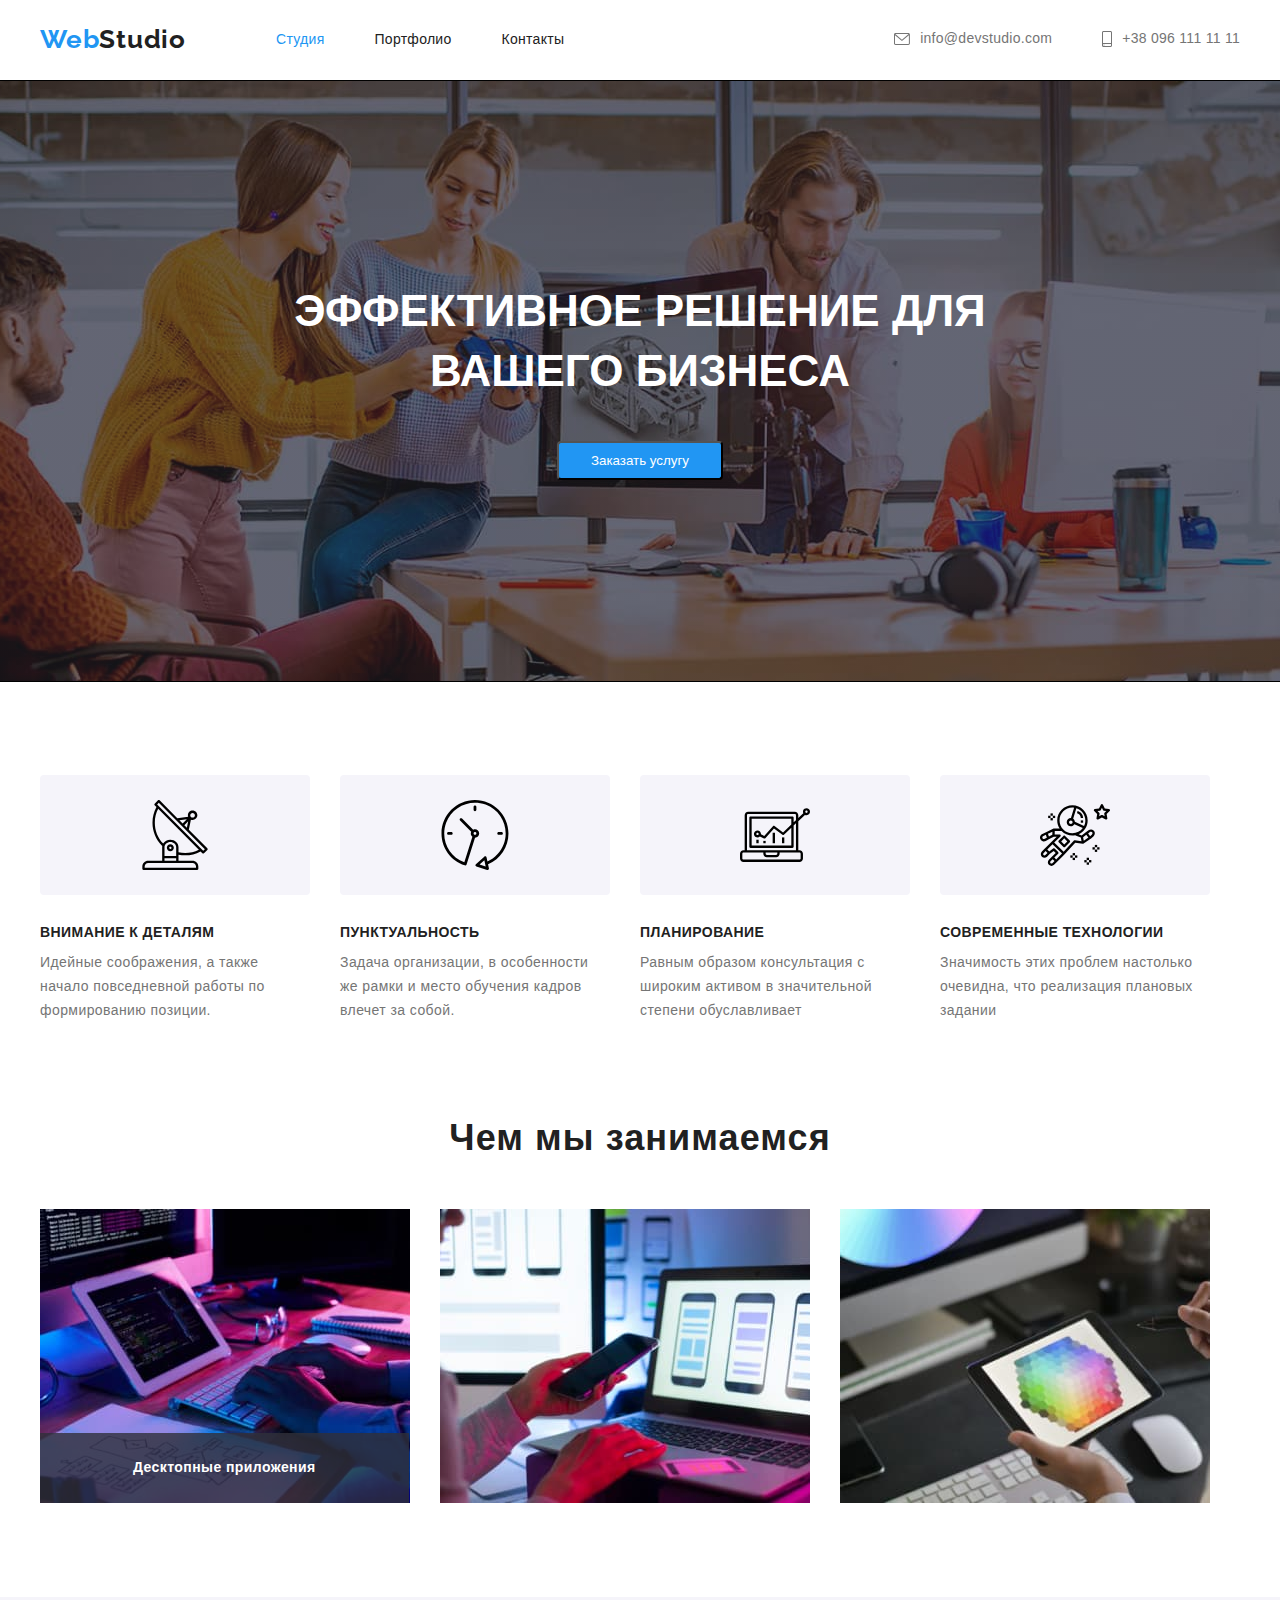
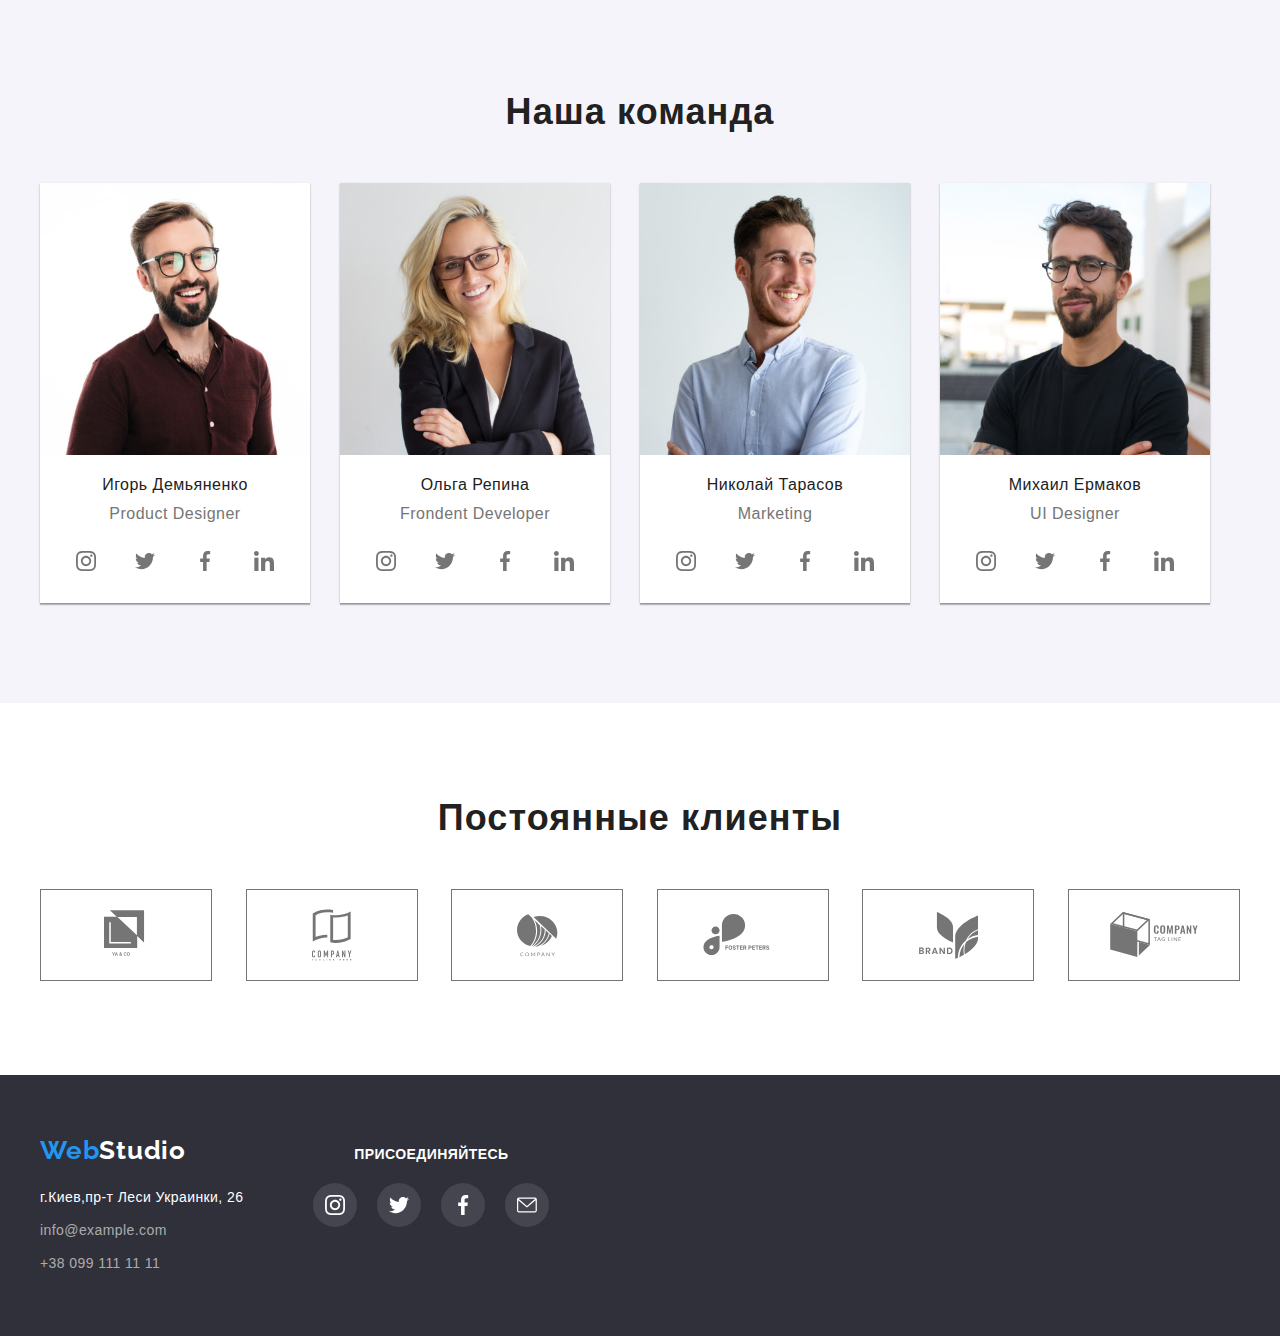
==== commit 0bc9c6b9: "dz5" ====
--- a/index.html
+++ b/index.html
@@ -111,8 +111,8 @@
                 <h2 class="titl">Чем мы занимаемся</h2>
                 <ul class="foto-list list">
                     <li class="foto-list-item">
+                        <img src="./imgdz/stydio/img1.jpg" alt="компьютер" width="370" height="294">
                         <div class="foto-list-item-wrapper">
-                            <img src="./imgdz/stydio/img1.jpg" alt="компьютер" width="370" height="294">
                             <p class="overlay-foto ">Десктопные приложения</p>
                         </div>
                     </li>
--- a/css/styles.css
+++ b/css/styles.css
@@ -277,16 +277,13 @@
 .foto-list-item-wrapper {
   position: relative;  
 }
-.overlay-foto {
-  display: block;
+.overlay-foto {  
   position: absolute;
-  bottom: 0;
   left: 0;
-  z-index: 1;
+  bottom: 0;   
   background-color: rgba(47, 48, 58, 0.8);
   padding: 27px 93px;
-  height: 37px;
-  
+ 
 
 font-family: var(--main-font);
 font-style: normal;
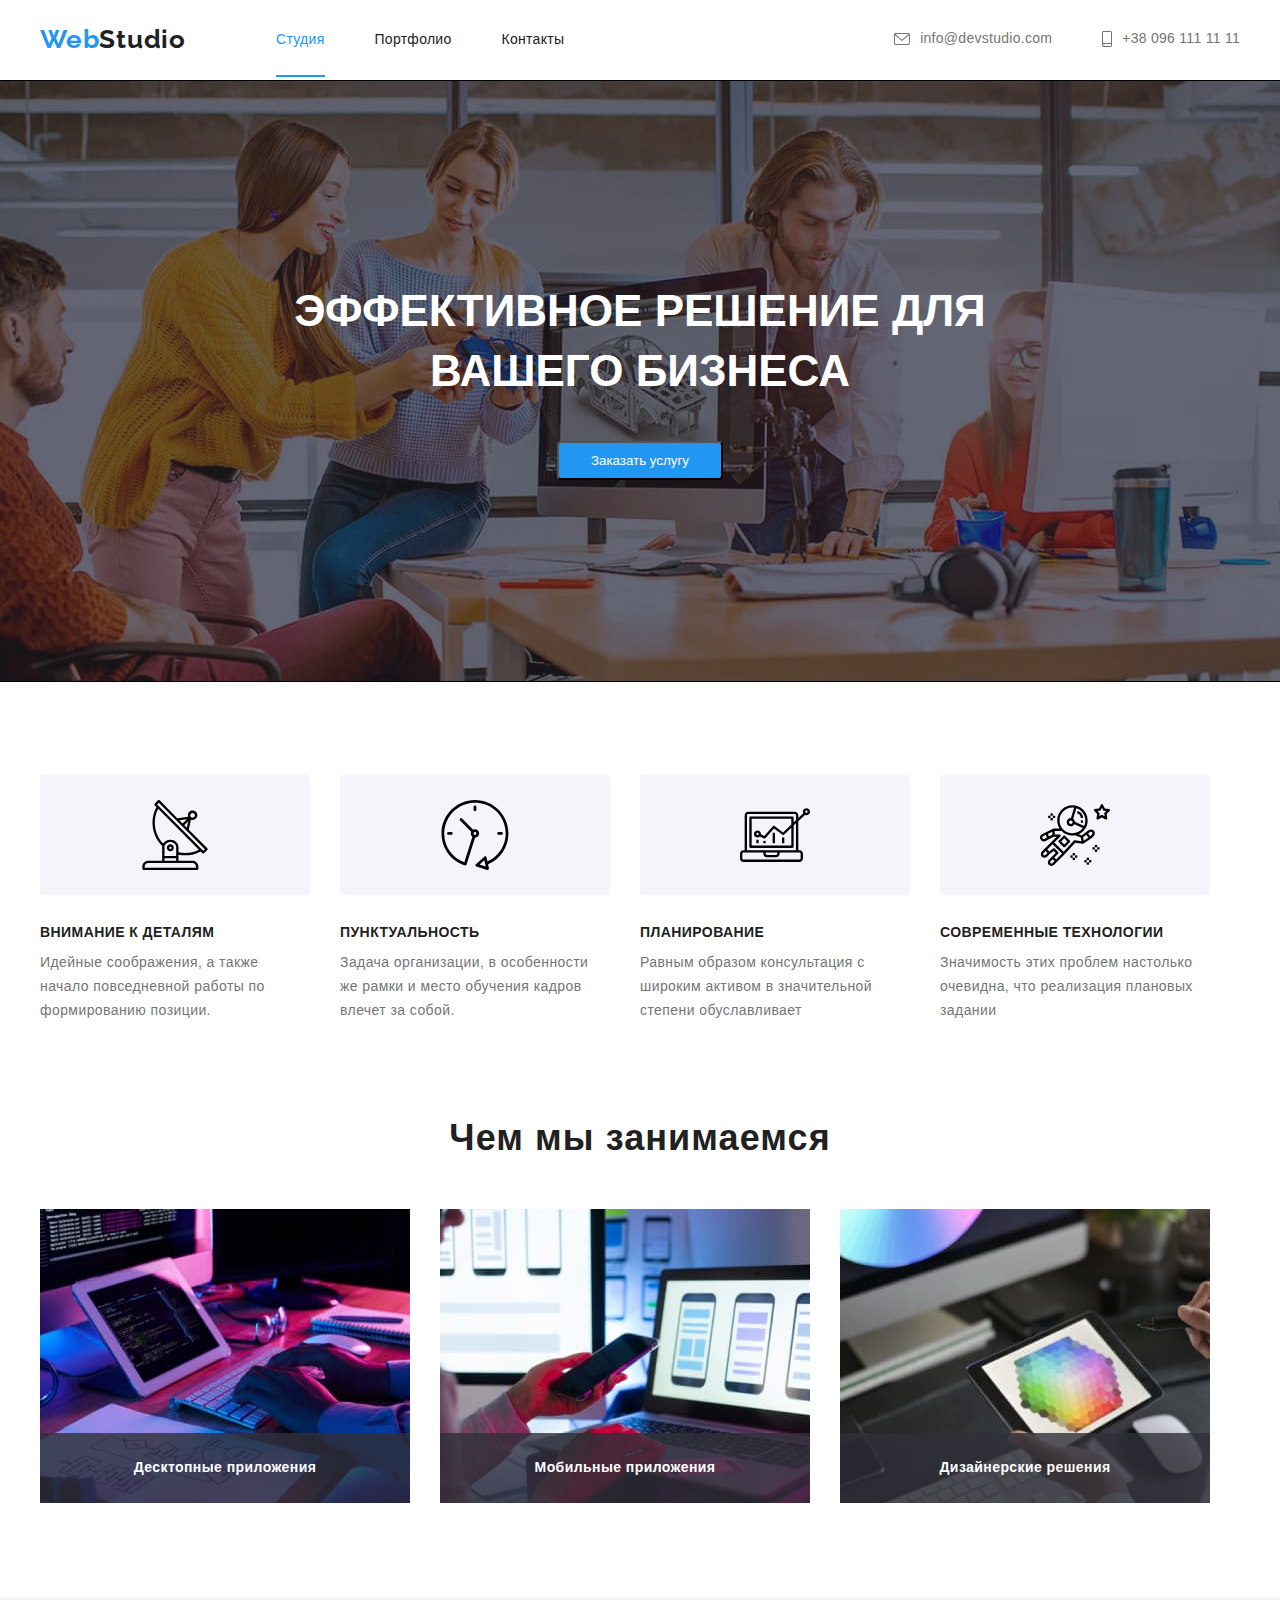
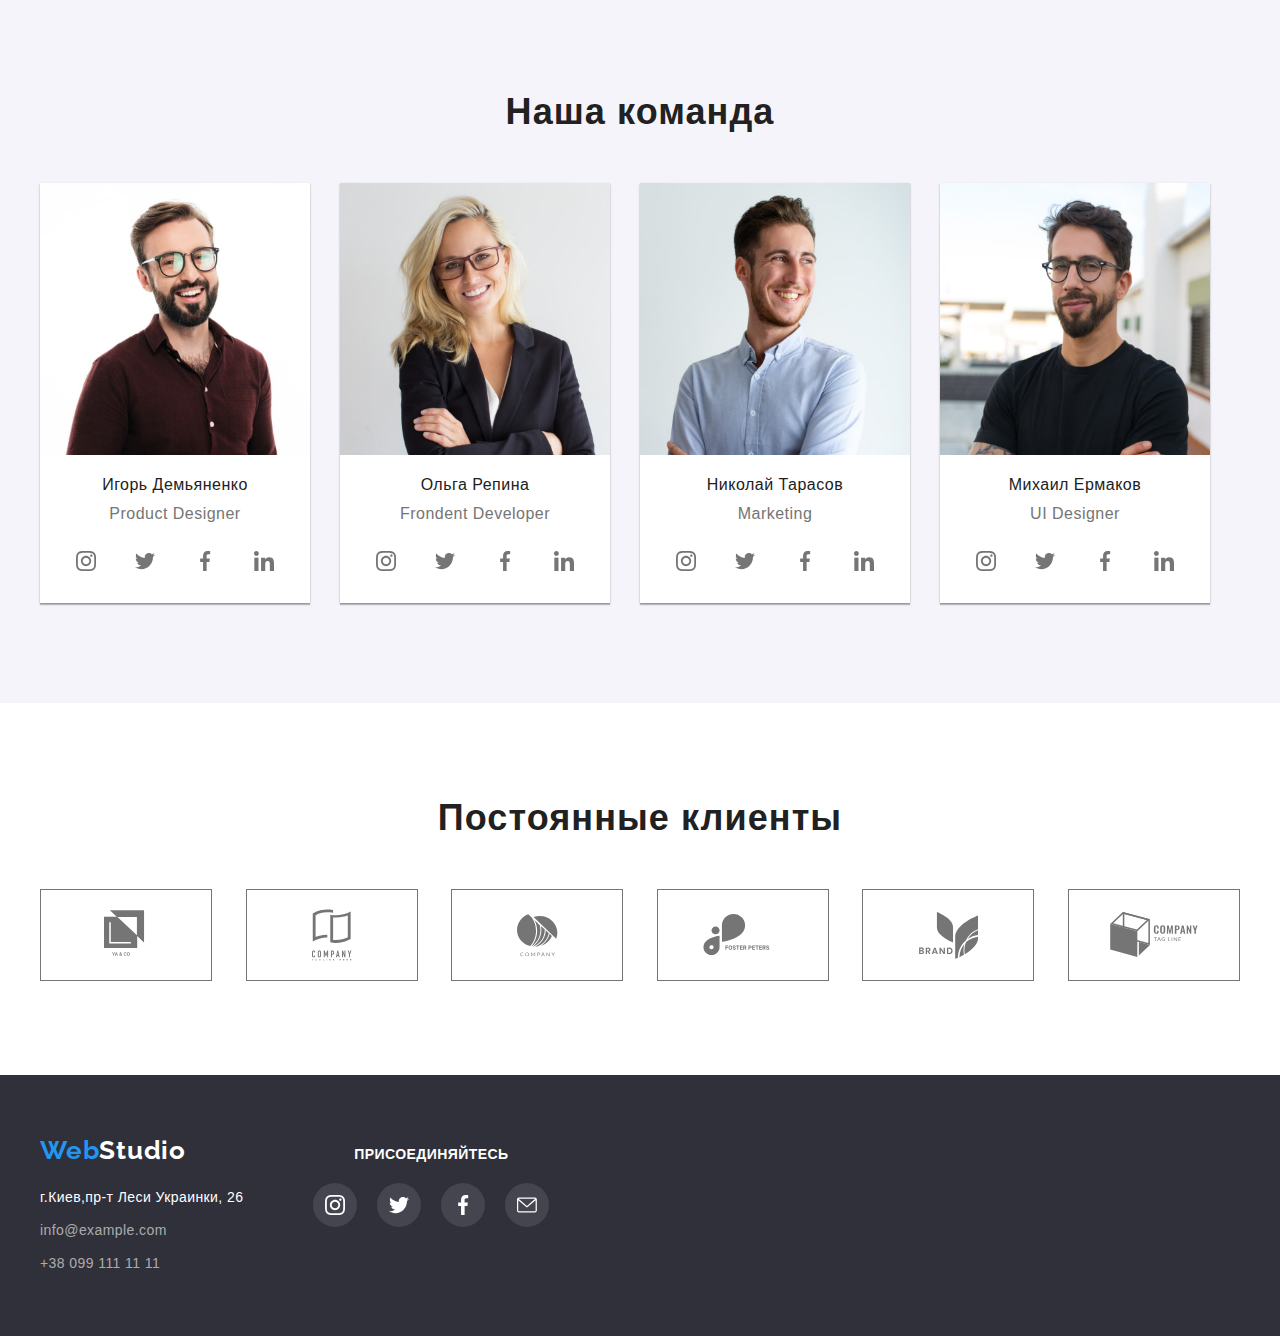
==== commit d791b1db: "dz5" ====
--- a/index.html
+++ b/index.html
@@ -51,7 +51,7 @@
         <section class="hero-section overlay">
             <div class=" hero conteiner">
                 <h1 class="hero-text">Эффективное решение для вашего бизнеса</h1>
-                <button class="model-btn" type="button"> Заказать услугу</button>
+                <button class="model-btn" type="button" data-modal-open> Заказать услугу</button>
             </div>
         </section>
         <!-- качества -->
@@ -118,9 +118,15 @@
                     </li>
                     <li class="foto-list-item">
                         <img src="./imgdz/stydio/img2.jpg" alt="телефон" width="370" height="294">
+                        <div class="foto-list-item-wrapper">
+                            <p class="overlay-foto ">Мобильные приложения</p>
+                        </div>
                     </li>
                     <li class="foto-list-item">
                         <img src="./imgdz/stydio/img3.jpg" alt="планшет" width="370" height="294">
+                        <div class="foto-list-item-wrapper">
+                            <p class="overlay-foto ">Дизайнерские решения</p>
+                        </div>
                     </li>
                 </ul>
             </div>
@@ -388,6 +394,13 @@
             </div>
         </div>
     </footer>
+
+    <div class="backdrop is-hidden" data-modal>
+        <div class="modal">
+            <button type="button" class="modal-close-btn" data-modal-close>btn</button>
+        </div>
+    </div>
+    <script src="./js/modal.js"></script>
 </body>
 
 </html>--- a/css/styles.css
+++ b/css/styles.css
@@ -12,9 +12,9 @@
 .link {
   text-decoration: none;
 }
-/*.active {
+.active {
   color: var(--accent-color);
-}*/
+}
 .list {
   list-style: none;
   padding: 0;
@@ -90,7 +90,7 @@
 }
 
 .navigetion-list .link.active {
-  color: var(--accent-color);
+  color: var(--accent-color);  
 }
 .contacts {
   display: flex;
@@ -123,13 +123,30 @@
   line-height: 1.14;
   letter-spacing: 0.02em;
   color: #212121;
+  position: relative;
+  padding-bottom: 30px;
   transition: color 250ms cubic-bezier(0.4, 0, 0.2, 1);
+  
 }
 .navigetion-link:hover,
 .navigetion-link:focus {
-  color: var(--accent-color);
-}
-
+color: var(--accent-color);
+}
+.navigetion-link.active::after {
+ opacity: 1;
+}
+.navigetion-link::after {
+  content: "";
+  position: absolute;
+  left: 0;
+  bottom: 0;
+  display: block;
+  width: 100%;
+  height: 2px;
+  background-color: var(--accent-color);
+  opacity: 0;
+  transition: opacity 250ms cubic-bezier(0.4, 0, 0.2, 1);
+} 
 .nav-contacts-link {
   font-family: var(--main-font);
   font-weight: 500;
@@ -272,19 +289,19 @@
   padding-bottom: 94px;
 }
 .foto-list-item {
-  width: 370px;   
+  width: 370px;
+  position: relative;   
 }
 .foto-list-item-wrapper {
-  position: relative;  
-}
-.overlay-foto {  
   position: absolute;
   left: 0;
-  bottom: 0;   
-  background-color: rgba(47, 48, 58, 0.8);
-  padding: 27px 93px;
- 
-
+  bottom: 0;
+  background-color:rgba(47, 48, 58, 0.8);
+  width: 100%; 
+  padding-top: 27px;
+  padding-bottom: 27px;
+}
+.overlay-foto { 
 font-family: var(--main-font);
 font-style: normal;
 font-weight: bold;
@@ -653,3 +670,39 @@
 }
 
 /*===========endportfolio======*/
+.backdrop {
+  position: fixed;
+  top: 0;
+  left: 0;
+  width: 100%;
+  height: 100%;
+  background-color: rgba(0, 0, 0, 0.2);
+  transition: opacity 250ms cubic-bezier(0.4, 0, 0.2, 1),
+              visibility 250ms cubic-bezier(0.4, 0, 0.2, 1),
+              pointer-events 250ms cubic-bezier(0.4, 0, 0.2, 1) ;
+}
+.modal {
+  position: absolute;
+  top: 50%;
+  left: 50%;
+  transform: translate(-50%,-50%);
+  width: 528px;
+  height: 581px;
+  background-color: #FFFFFF;
+}
+.modal-close-btn {
+  position: absolute;
+  top: 8px;
+  right: 8px;
+  width: 30px;
+  height: 30px;
+  background: #FFFFFF;
+  border: 1px solid rgba(0, 0, 0, 0.1);
+  border-radius: 50%;
+  cursor: pointer;
+}
+.is-hidden {
+  opacity: 0;
+  visibility: hidden;
+  pointer-events: none;
+}